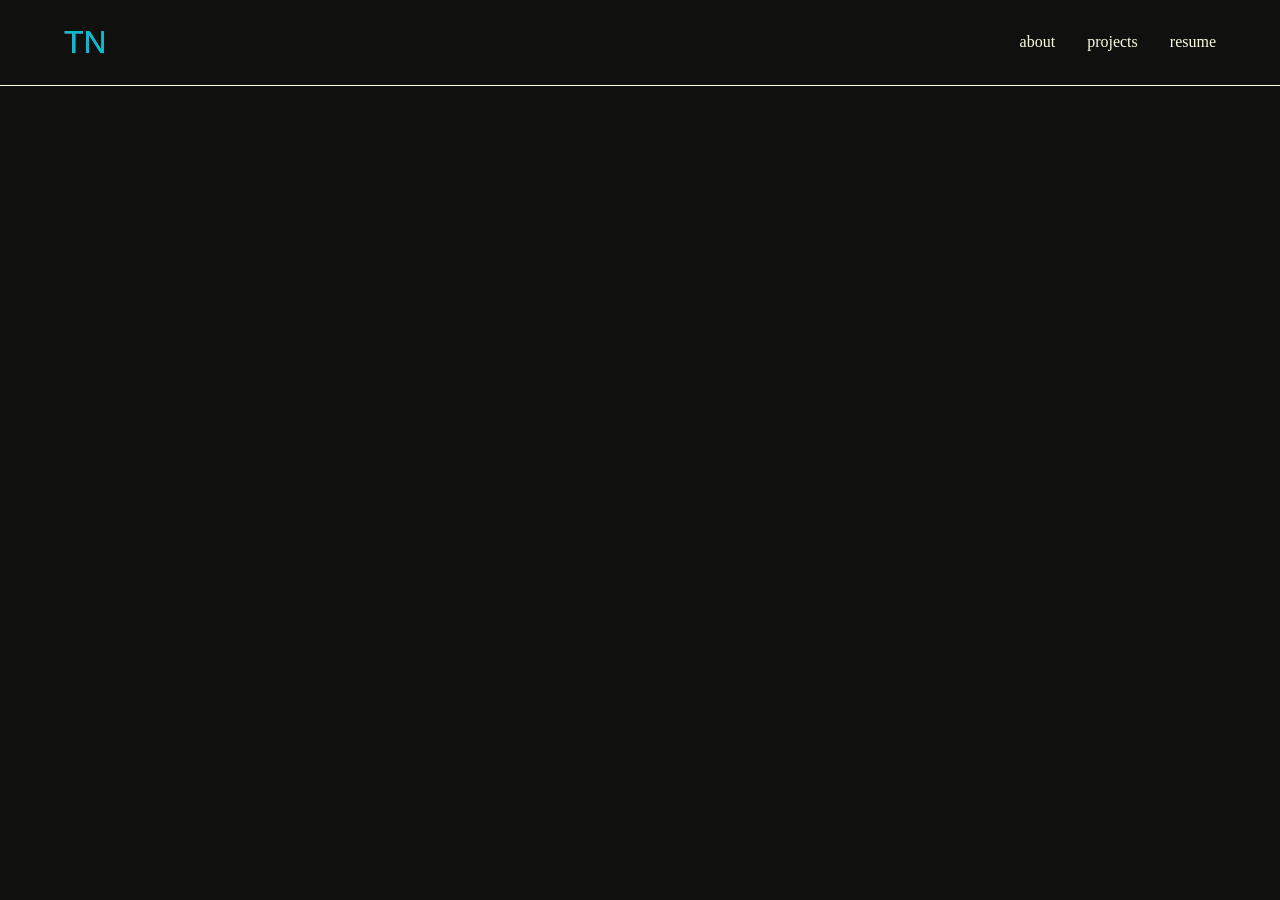
==== about.html @ eeae0381 "Ãabout page created and projects page createdÃ" ====
<!doctype html>
<html lang="en">
  <head>
    <meta charset="UTF-8" />
    <meta name="viewport" content="width=device-width, initial-scale=1.0" />
    <link rel="stylesheet" href="style.css" />
    <title>tnkoghe - About</title>
  </head>
  <body>
    <header class="menu-nav">
      <a href="index.html" id="logo">TN</a>
      <div class="menu-tabs">
        <a href="about.html" id="about">about</a>
        <a href="projects.html" id="projects">projects</a>
        <div id="resume">resume</div>
      </div>
    </header>
  </body>
</html>
---- style.css ----
/* Global CSS Attributes */
* {
  padding: 0;
  margin: 0;
  box-sizing: border-box;
}

@font-face {
  font-family: "Array";
  src: url("/fonts/ARRAY-REGULAR.OTF") format("otf");
}

@font-face {
  font-family: "Satoshi";
  src: url("/fonts/SATOSHI-LIGHT.OTF") format("otf");
}

@font-face {
  font-family: "IBMPlexMono";
  src: url("/fonts/IBMPLEXMONO-EXTRALIGHT.TTF") format("truetype");
}

@font-face {
  font-family: "InstrumentSerif-Regular";
  src: url("/fonts/InstrumentSerif-Regular.ttf") format("truetype");
}

@font-face {
  font-family: "InstrumentSerif-Italic";
  src: url("/fonts/InstrumentSerif-Italic.ttf") format("truetype");
}

:root {
  --font-title: "Array", sans-serif;
  --font-header: "InstrumentSerif-Regular", serif;
  --font-body: "Satoshi", sans-serif;
  --font-nav: "Satoshi";

  --text-color: #ffffe3;
  --bg-color: #10100e;
  --accent-color: #00becf;
  --accent-color2: #fc9feb;
}

body {
  background-color: var(--bg-color);
}

h1 {
  font-size: clamp(2rem, 0.7179rem + 5.4701vw, 4rem);
  font-family: var(--font-header);
  color: var(--text-color);
}

h2 {
  font-size: clamp(1.625rem, 1.0638rem + 2.3932vw, 2.5rem);
  font-family: var(--font-header);
  color: var(--text-color);
}

h3 {
  font-size: clamp(1.375rem, 1.0545rem + 1.3675vw, 1.875rem);
  font-family: var(--font-header);
  color: var(--text-color);
  font-weight: 200;
}

p {
  font-size: clamp(1rem, 0.9199rem + 0.3419vw, 1.125rem);
  font-family: var(--font-body);
  color: var(--text-color);
}

img {
  max-width: 100%;
  height: auto;
  display: block;
  object-fit: cover;
}

picture {
  max-width: 100%;
  height: auto;
  display: block;
  object-fit: cover;
}

a:link {
  text-decoration: none;
  color: var(--text-color);
}

a:visited {
  color: var(--text-color);
}
/* Menu Navigation styles */
.menu-nav {
  display: flex;
  font-family: var(--font-nav);
  color: var(--text-color);
  font-weight: 100;
  border-bottom: solid 1px var(--text-color);
  padding: 24px 64px 24px 64px;
  align-items: center;
}

.menu-tabs {
  display: flex;
  justify-content: flex-end;
  flex: 1;
  gap: 32px;
  border-bottom: solid 1px transparent;
}

#about:hover,
#projects:hover,
#resume:hover {
  color: var(--accent-color);
  transition: ease-in-out 0.3s;
  cursor: pointer;
  border-bottom: solid 1px var(--accent-color);
}

#logo {
  font-family: var(--font-title);
  color: var(
    --accent-color
  ); /* Initial color, visible when background-image is not revealed */
  font-size: 32px;

  /* Added styles for color animation */
  transition:
    color 0.4s ease-in-out,
    background-position 0.4s ease-in-out;
  background-image: radial-gradient(
    circle,
    rgba(0, 190, 207, 1) 0%,
    rgba(252, 159, 235, 1) 70%
  );
  background-size: 200% auto;
  background-clip: text;
  -webkit-background-clip: text;
  display: inline-block; /* Ensure it behaves like website-title for background-clip */
}

#logo:hover {
  color: transparent; /* Reveals background-image on hover */
  cursor: pointer;
}

/* Title and Qualifications */

.qualifications {
  font-family: var(--font-header);
  color: var(--text-color);
  font-size: 2.625rem;
  margin-left: 64px;
}

.dots {
  color: var(--accent-color);
}

.custom-super {
  vertical-align: super;
  font-size: 0.4em;
  line-height: 0;
  font-weight: 600;
  color: var(--accent-color);
  font-weight: 200;
}

#website-title {
  font-family: var(--font-title);
  transform: translateX(0px);
  animation: floating 2s ease-in-out infinite;
  transition:
    color 0.4s ease-in-out,
    background-position 0.4s ease-in-out;
  background-image: radial-gradient(
    circle,
    rgba(0, 190, 207, 1) 0%,
    rgba(252, 159, 235, 1) 70%
  );
  background-size: 200% auto;
  background-clip: text;
  -webkit-background-clip: text;
  display: inline-block;
  font-weight: 200;
  font-size: 8rem;
  margin-left: 64px;
}

#website-title:hover {
  color: transparent;
  cursor: pointer;
  animation: floating 2s ease-in-out infinite;
}

@keyframes floating {
  0% {
    transform: translateY(0);
  }
  50% {
    transform: translateY(-2px);
  }
  100% {
    transform: translateY(0px);
  }
}

/* Hero Image and Text Below it and Logo Links */

.hero-section img {
  height: 60vh;
  width: 100%;
  margin-top: 32px;
}

.description-hero {
  font-family: var(--font-body);
  color: var(--text-color);
  display: flex;
  justify-content: space-between;
  padding: 0 64px 32px 64px;
  margin-top: 32px;
  border-bottom: solid 1px var(--text-color);
}

.desc-text {
  width: 40vw;
  font-size: 1.2rem;
}

.desc-icons {
  display: flex;
  justify-content: flex-end;
  align-items: center;
  gap: 32px;
}

.desc-icons img {
  height: 32px;
  width: 32px;
}

.desc-icons img:hover {
  cursor: pointer;
}

.desc-icons a {
  display: inline-block;
  line-height: 0;
}

/* Project Cards under Hero */

.project-grid {
  display: flex;
  flex-direction: column;
  min-height: 720px;
}

.project-card-1,
.project-card-2 {
  display: flex;
  align-items: center; /* Vertically center image and description */
  gap: 32px; /* Space between image and description */
  border-bottom: solid 1px var(--text-color); /* Added border at the bottom */
}

/* Specific rule for the last project card to remove its bottom margin */
.project-grid .project-card-2 {
  margin-bottom: 0;
}

.project-card-1 {
  flex-direction: row; /* Image on left, description on right */
}

.project-card-2 {
  flex-direction: row-reverse; /* Description on left, image on right */
}

.project-card-1 img,
.project-card-2 img {
  width: 50%; /* Image takes 50% of the card width */
  flex-shrink: 0; /* Prevent image from shrinking */
}

.project-card-1-desc,
.project-card-2-desc {
  flex: 1;
  padding: 0px 64px; /* Allow description to grow and shrink */
}

.project-card-1-desc span,
.project-card-2-desc span {
  display: block; /* Changed from flex, as h3 will handle alignment */
  color: var(--accent-color);
  margin-bottom: 8px; /* Added some spacing below the span */
}

.project-card-1-desc h3,
.project-card-2-desc h3 {
  display: flex;
  justify-content: space-between; /* Puts span on left, text on right within h3 */
  text-align: left; /* Align text within h3 to the left */
  margin-bottom: 8px; /* Added some spacing below the h3 */
}

.project-card-1-desc p {
  text-align: right;
}
.project-card-2-desc p {
  text-align: left; /* Align paragraph text to the left */
}
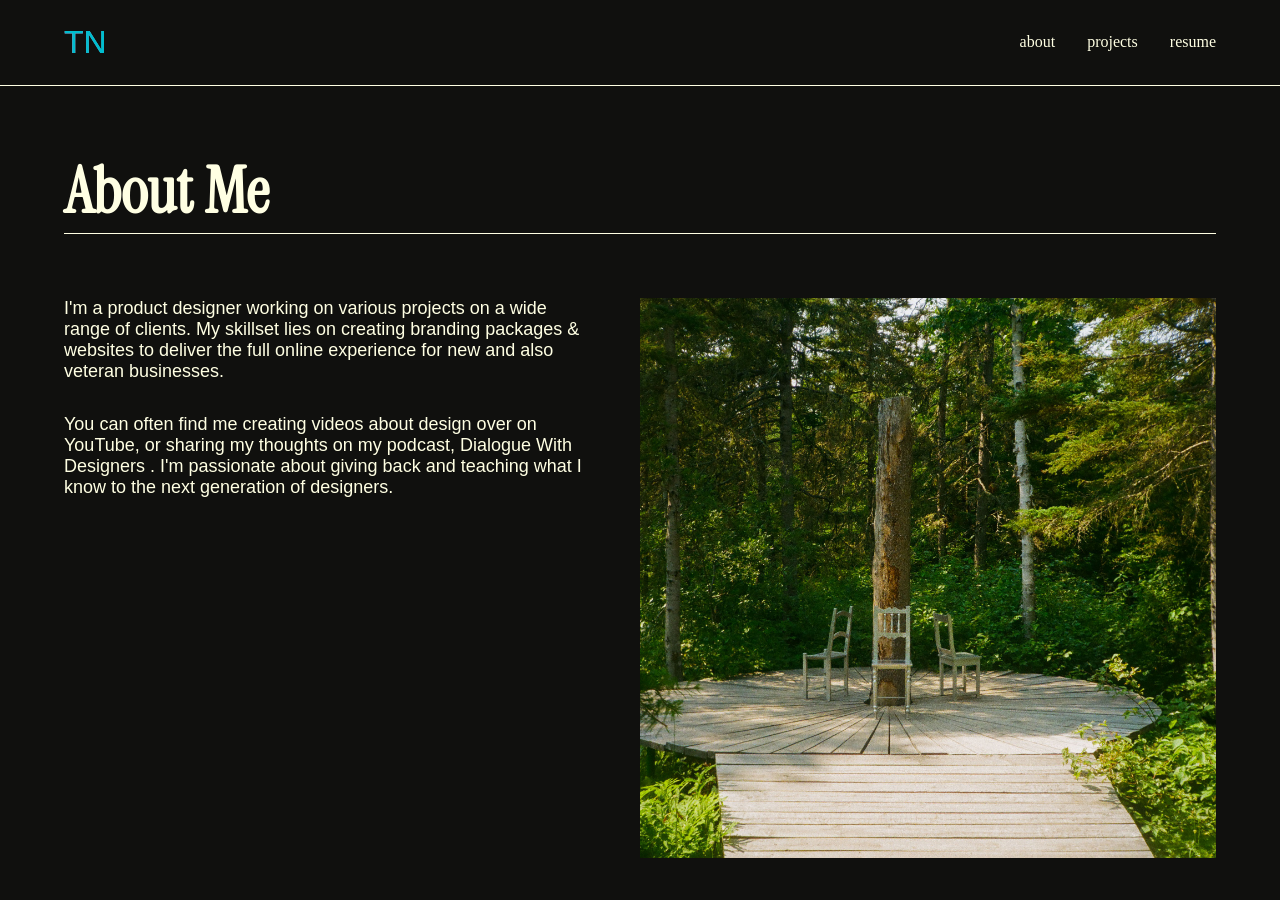
==== commit 0153062e: "finished about page - need to add relevant desc" ====
--- a/about.html
+++ b/about.html
@@ -15,5 +15,29 @@
         <div id="resume">resume</div>
       </div>
     </header>
+    <div class="about-grid">
+      <h1 id="about-title">About Me</h1>
+      <div class="about-flex-container">
+        <div class="about-info">
+          <p class="about-desc">
+            I'm a product designer working on various projects on a wide range
+            of clients. My skillset lies on creating branding packages &
+            websites to deliver the full online experience for new and also
+            veteran businesses.
+          </p>
+          <p class="about-desc">
+            You can often find me creating videos about design over on YouTube,
+            or sharing my thoughts on my podcast, Dialogue With Designers . I'm
+            passionate about giving back and teaching what I know to the next
+            generation of designers.
+          </p>
+        </div>
+        <img
+          class="about-img"
+          src="/img/chairs - metis_1.jpg"
+          alt="3 chairs at Metis"
+        />
+      </div>
+    </div>
   </body>
 </html>
--- a/style.css
+++ b/style.css
@@ -315,3 +315,38 @@
 .project-card-2-desc p {
   text-align: left; /* Align paragraph text to the left */
 }
+
+/* About Me Page */
+
+.about-grid {
+  margin: 64px 64px 32px 64px;
+}
+
+#about-title {
+  border-bottom: 1px solid var(--text-color);
+  margin-bottom: 64px;
+}
+
+.about-flex-container {
+  display: flex;
+  gap: 32px;
+  margin-top: 64px;
+  justify-content: space-between; /* Added some top margin for spacing from the title */
+}
+
+.about-info {
+  flex: 1;
+  max-width: 530px; /* Allow the text container to take available space */
+}
+
+.about-desc {
+  margin-bottom: 32px;
+}
+
+.about-img {
+  flex: 1;
+  max-width: 50%;
+  height: 560px; /* Allow the image to take available space */
+  /* display: flex;
+  flex-direction: row; */ /* These are no longer needed here */
+}
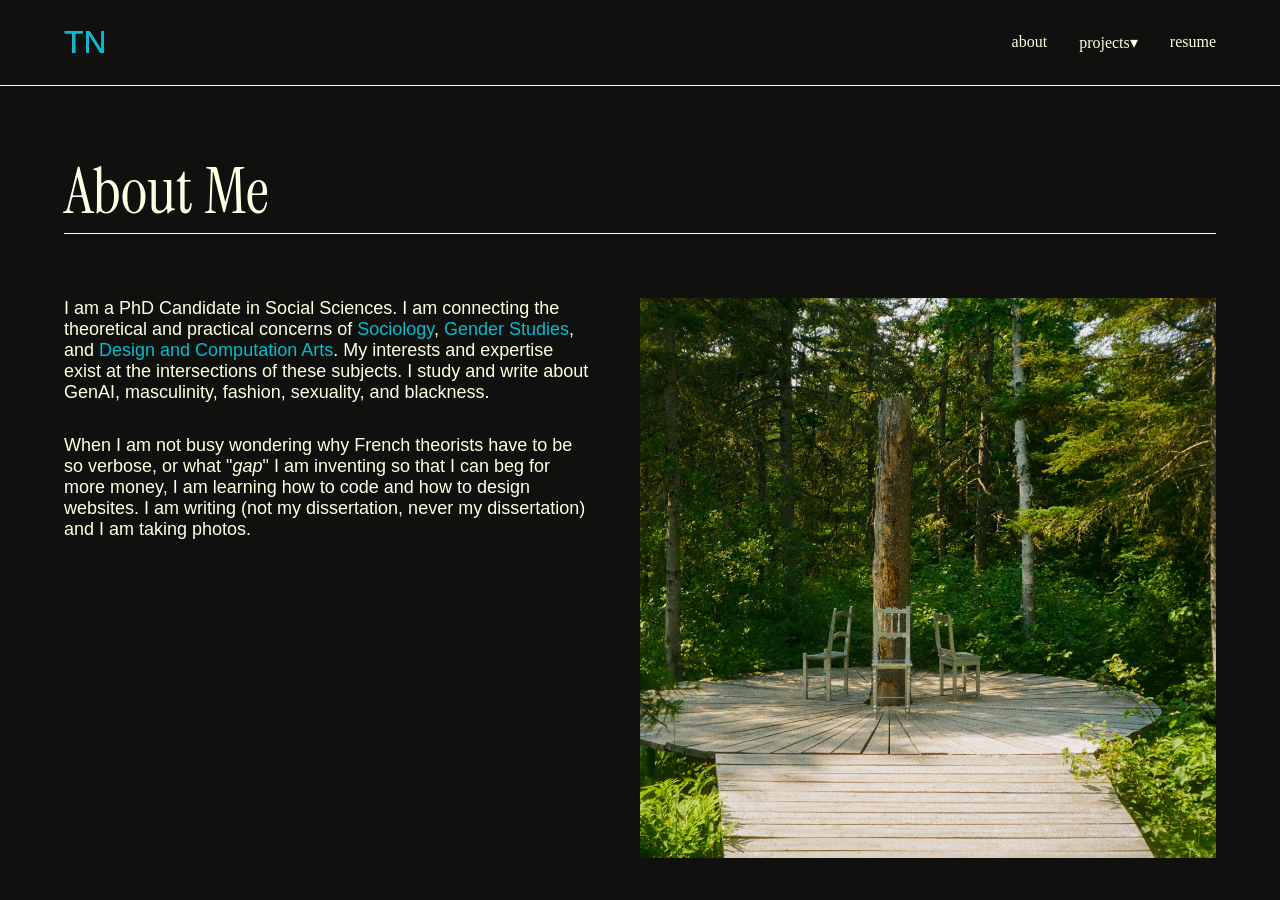
==== commit 510b56a2: "added resume link and hover states" ====
--- a/about.html
+++ b/about.html
@@ -11,8 +11,19 @@
       <a href="index.html" id="logo">TN</a>
       <div class="menu-tabs">
         <a href="about.html" id="about">about</a>
-        <a href="projects.html" id="projects">projects</a>
-        <div id="resume">resume</div>
+        <div class="dropdown">
+          <a href="projects.html" id="projects">projects&#x25BE;</a>
+          <div class="dropdown-content">
+            <a href="lorsque.html">lorsque</a>
+            <a href="bogota.html">bogota</a>
+            <a href="dsr.html">dsr</a>
+          </div>
+        </div>
+        <div id="resume">
+          <a class="pdf" href="Tristan Nkoghe CV 2026 x.pdf" target="_blank">
+            resume</a
+          >
+        </div>
       </div>
     </header>
     <div class="about-grid">
@@ -20,16 +31,19 @@
       <div class="about-flex-container">
         <div class="about-info">
           <p class="about-desc">
-            I'm a product designer working on various projects on a wide range
-            of clients. My skillset lies on creating branding packages &
-            websites to deliver the full online experience for new and also
-            veteran businesses.
+            I am a PhD Candidate in Social Sciences. I am connecting the
+            theoretical and practical concerns of <span>Sociology</span>,
+            <span>Gender Studies</span>, and
+            <span>Design and Computation Arts</span>. My interests and expertise
+            exist at the intersections of these subjects. I study and write
+            about GenAI, masculinity, fashion, sexuality, and blackness.
           </p>
           <p class="about-desc">
-            You can often find me creating videos about design over on YouTube,
-            or sharing my thoughts on my podcast, Dialogue With Designers . I'm
-            passionate about giving back and teaching what I know to the next
-            generation of designers.
+            When I am not busy wondering why French theorists have to be so
+            verbose, or what "<i>gap</i>" I am inventing so that I can beg for
+            more money, I am learning how to code and how to design websites. I
+            am writing (not my dissertation, never my dissertation) and I am
+            taking photos.
           </p>
         </div>
         <img
--- a/style.css
+++ b/style.css
@@ -44,12 +44,15 @@
 
 body {
   background-color: var(--bg-color);
+  max-width: 1440px;
+  margin-inline: auto;
 }
 
 h1 {
   font-size: clamp(2rem, 0.7179rem + 5.4701vw, 4rem);
   font-family: var(--font-header);
   color: var(--text-color);
+  font-weight: 200;
 }
 
 h2 {
@@ -110,6 +113,13 @@
   flex: 1;
   gap: 32px;
   border-bottom: solid 1px transparent;
+}
+
+#resume:hover a {
+  color: var(--accent-color);
+  transition: ease-in-out 0.3s;
+  cursor: pointer;
+  border-bottom: solid 1px var(--accent-color);
 }
 
 #about:hover,
@@ -141,6 +151,41 @@
   background-clip: text;
   -webkit-background-clip: text;
   display: inline-block; /* Ensure it behaves like website-title for background-clip */
+}
+
+/* Dropdown Menu Styles */
+.dropdown {
+  position: relative;
+  display: inline-block;
+}
+
+.dropdown-content {
+  display: none;
+  position: absolute;
+  background-color: var(--bg-color);
+  min-width: 160px;
+  box-shadow: 0px 8px 16px 0px rgba(0, 0, 0, 0.2);
+  z-index: 1;
+  opacity: 0;
+  transition: opacity 0.3s ease-in-out;
+}
+
+.dropdown-content a {
+  color: var(--text-color);
+  padding: 12px 12px;
+  text-decoration: none;
+  display: block;
+}
+
+.dropdown-content a:hover {
+  color: var(--accent-color);
+  border-bottom: solid 1px var(--accent-color);
+  transition: ease-in-out 0.3s;
+}
+
+.dropdown:hover .dropdown-content {
+  display: block;
+  opacity: 1;
 }
 
 #logo:hover {
@@ -197,6 +242,29 @@
   animation: floating 2s ease-in-out infinite;
 }
 
+.animated-title {
+  color: var(--text-color);
+  transform: translateX(0px);
+  animation: floating 2s ease-in-out infinite;
+  transition:
+    color 0.4s ease-in-out,
+    background-position 0.4s ease-in-out;
+  background-image: radial-gradient(
+    circle,
+    rgba(0, 190, 207, 1) 0%,
+    rgba(252, 159, 235, 1) 70%
+  );
+  background-size: 200% auto;
+  background-clip: text;
+  -webkit-background-clip: text;
+  display: inline-block;
+}
+
+.animated-title:hover {
+  color: transparent;
+  cursor: pointer;
+}
+
 @keyframes floating {
   0% {
     transform: translateY(0);
@@ -230,6 +298,11 @@
 .desc-text {
   width: 40vw;
   font-size: 1.2rem;
+  font-weight: 100;
+}
+
+.desc-text span {
+  color: var(--accent-color);
 }
 
 .desc-icons {
@@ -311,9 +384,11 @@
 
 .project-card-1-desc p {
   text-align: right;
+  font-weight: 100;
 }
 .project-card-2-desc p {
-  text-align: left; /* Align paragraph text to the left */
+  text-align: left;
+  font-weight: 100; /* Align paragraph text to the left */
 }
 
 /* About Me Page */
@@ -341,6 +416,11 @@
 
 .about-desc {
   margin-bottom: 32px;
+  font-weight: 100;
+}
+
+.about-desc span {
+  color: var(--accent-color);
 }
 
 .about-img {
@@ -350,3 +430,203 @@
   /* display: flex;
   flex-direction: row; */ /* These are no longer needed here */
 }
+
+/* Lorsque le temps est za project page */
+
+.picture-lorsque {
+  margin: 64px;
+  overflow: hidden;
+}
+
+.lorsque-title {
+  font-weight: 200;
+  margin: 0 auto;
+  text-align: center;
+}
+
+.lorsque-desc-container {
+  display: flex;
+  gap: 40px;
+  margin: 64px 32px;
+  align-items: center;
+}
+
+.bw-gars {
+  width: 33%;
+  object-fit: contain;
+}
+
+.lorsque-text {
+  flex: 2;
+  column-count: 2;
+  column-gap: 40px;
+  font-weight: 50;
+  text-align: justify;
+  hyphens: auto;
+}
+
+#fatu {
+  margin: 64px;
+  overflow: hidden;
+}
+
+.lorsque-extrait {
+  display: flex;
+  margin-bottom: 64px;
+}
+
+.lorsque-page {
+  min-width: 35vw;
+  margin-left: 64px;
+  margin-bottom: 64px;
+  display: flex;
+  flex-direction: column;
+}
+
+.lorsque-page p {
+  font-family: var(--font-header);
+  margin-top: auto;
+}
+
+.lorsque-paragraph1 {
+  margin-right: 64px;
+  margin-bottom: 64px;
+}
+
+.lorsque-paragraph1 p {
+  font-weight: 100;
+}
+
+.lorsque-paragraph2 {
+  margin-left: 64px;
+  margin-bottom: 64px;
+  flex: 1;
+}
+
+.lorsque-extrait2 {
+  max-width: 1440px;
+  margin: 64px auto;
+  display: flex;
+  gap: 40px;
+}
+
+.lorsque-extrait2 p {
+  font-weight: 100;
+}
+
+.lorsque-extrait2 picture {
+  max-width: 30vw;
+}
+
+.lorsque-img-wrapper {
+  display: flex;
+  flex-direction: column;
+  max-width: 30vw;
+  gap: 20px;
+}
+
+.lorsque-img-wrapper img {
+  width: 100%;
+  height: auto;
+  display: block;
+}
+
+.lorsque-page2 {
+  margin-left: 64px;
+}
+
+.lorsque-page2 p {
+  font-family: var(--font-header);
+  font-weight: 100;
+}
+
+#woods {
+  margin: 64px;
+  overflow: hidden;
+}
+
+/* Bogota Project Page */
+
+.picture-bogota {
+  margin: 64px;
+  overflow: hidden;
+}
+
+.bogota-title {
+  font-weight: 200;
+  margin: 64px auto;
+  text-align: center;
+}
+
+.bogota-text {
+  max-width: 60%;
+  margin: 0 auto;
+  flex: 2;
+  column-count: 2;
+  column-gap: 40px;
+  font-weight: 50;
+  text-align: justify;
+  hyphens: auto;
+}
+
+.bogota-img-wrapper {
+  display: flex;
+  gap: 20px;
+  align-items: center;
+  margin: 64px;
+  overflow: hidden;
+}
+
+.bogota-img-wrapper img {
+  max-width: 660px;
+  height: auto;
+}
+
+/* DSR Project */
+
+.picture-dsr {
+  margin: 64px;
+  overflow: hidden;
+}
+
+.dsr-bogota {
+  margin: 64px;
+  overflow: hidden;
+}
+
+.dsr-title {
+  font-weight: 200;
+  margin: 64px auto;
+  text-align: center;
+}
+
+.dsr-text {
+  max-width: 60%;
+  margin: 0 auto;
+  flex: 2;
+  column-count: 2;
+  column-gap: 40px;
+  font-weight: 50;
+  text-align: justify;
+  hyphens: auto;
+}
+
+.dsr-img-wrapper {
+  display: flex;
+  gap: 20px;
+  justify-content: center;
+  margin: 64px;
+  overflow: hidden;
+}
+
+.dsr-img-wrapper img {
+  max-width: 660px;
+  max-height: 800px;
+}
+
+#dsr-setup {
+  display: flex;
+  margin: 0 auto;
+  max-width: 700px;
+  height: auto;
+}
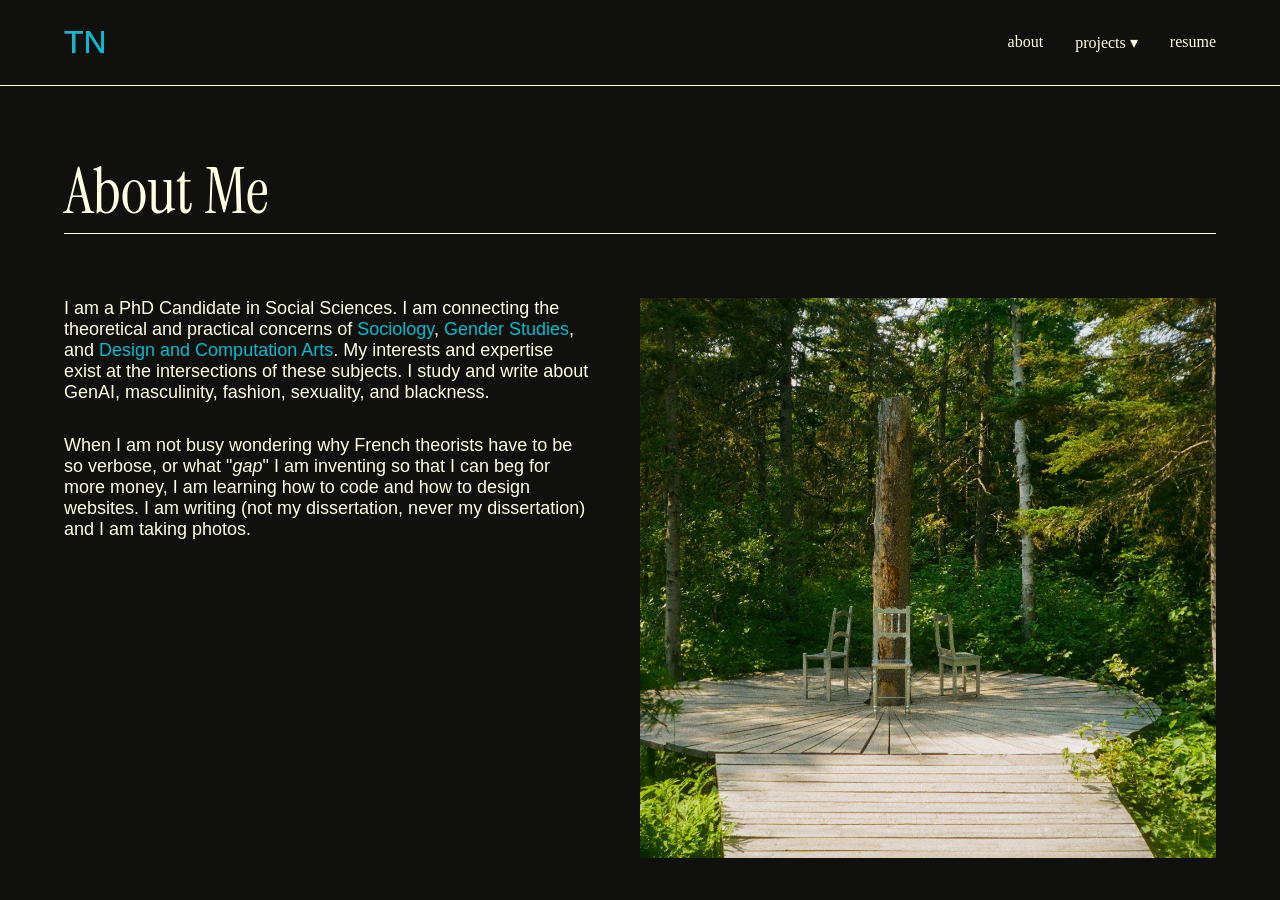
==== commit aeb5bf81: "spacing for projects arrow" ====
--- a/about.html
+++ b/about.html
@@ -12,7 +12,7 @@
       <div class="menu-tabs">
         <a href="about.html" id="about">about</a>
         <div class="dropdown">
-          <a href="projects.html" id="projects">projects&#x25BE;</a>
+          <a href="projects.html" id="projects">projects &#x25BE;</a>
           <div class="dropdown-content">
             <a href="lorsque.html">lorsque</a>
             <a href="bogota.html">bogota</a>
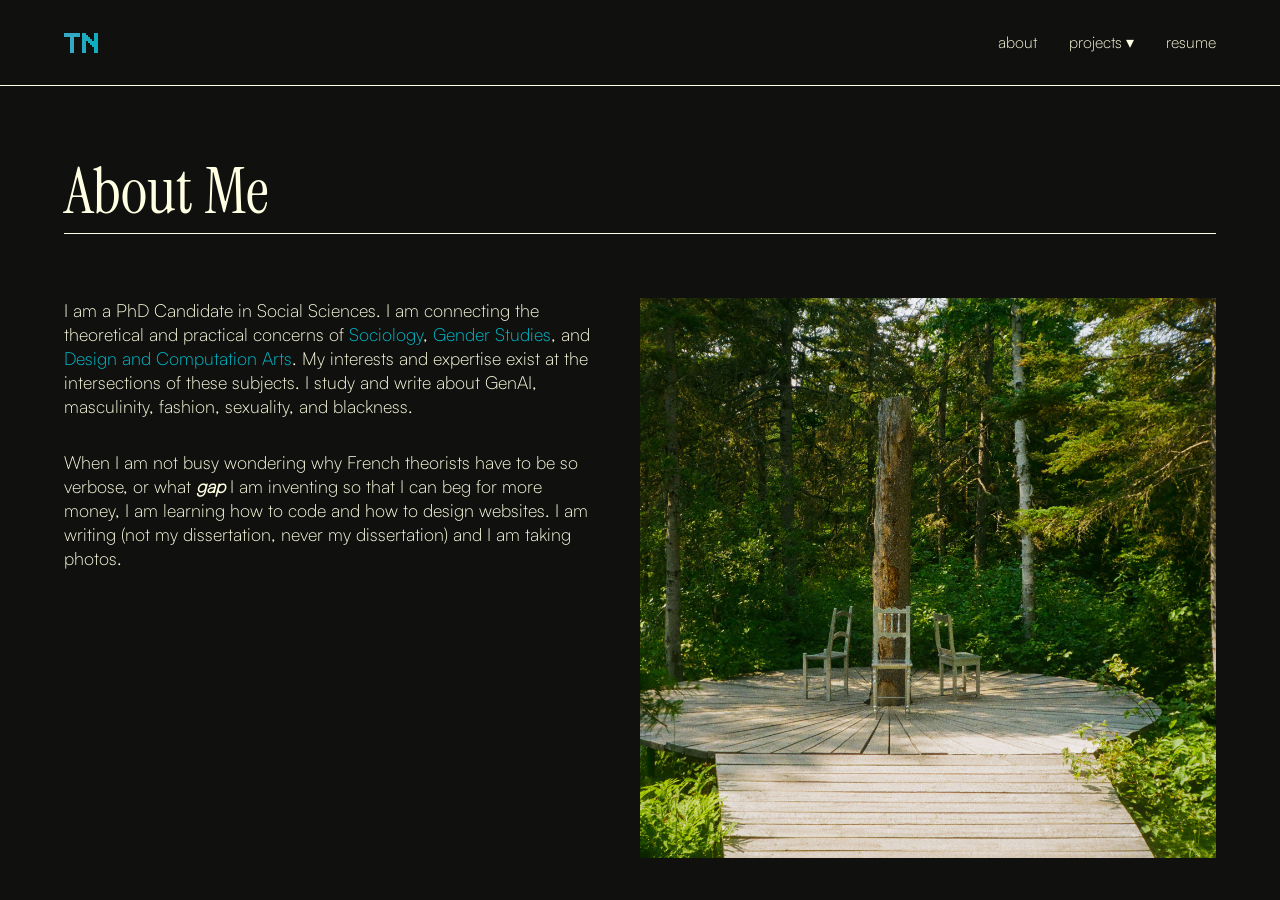
==== commit b798b2ba: "changed spacing on about page" ====
--- a/about.html
+++ b/about.html
@@ -25,6 +25,23 @@
           >
         </div>
       </div>
+      <button class="hamburger">
+        <span class="bar"></span>
+        <span class="bar"></span>
+        <span class="bar"></span>
+      </button>
+      <div class="mobile-nav">
+        <a href="about.html">about</a>
+        <div class="mobile-dropdown">
+          <a href="projects.html">projects &#x25BE;</a>
+          <div class="mobile-dropdown-content">
+            <a href="lorsque.html">lorsque</a>
+            <a href="bogota.html">bogota</a>
+            <a href="dsr.html">dsr</a>
+          </div>
+        </div>
+        <a href="Tristan Nkoghe CV 2026 x.pdf" target="_blank">resume</a>
+      </div>
     </header>
     <div class="about-grid">
       <h1 id="about-title">About Me</h1>
@@ -40,18 +57,19 @@
           </p>
           <p class="about-desc">
             When I am not busy wondering why French theorists have to be so
-            verbose, or what "<i>gap</i>" I am inventing so that I can beg for
-            more money, I am learning how to code and how to design websites. I
-            am writing (not my dissertation, never my dissertation) and I am
-            taking photos.
+            verbose, or what <strong><i>gap</i></strong> I am inventing so that
+            I can beg for more money, I am learning how to code and how to
+            design websites. I am writing (not my dissertation, never my
+            dissertation) and I am taking photos.
           </p>
         </div>
         <img
           class="about-img"
-          src="/img/chairs - metis_1.jpg"
+          src="img/chairs - metis_1.jpg"
           alt="3 chairs at Metis"
         />
       </div>
     </div>
+    <script src="script.js" defer></script>
   </body>
 </html>
--- a/style.css
+++ b/style.css
@@ -7,27 +7,27 @@
 
 @font-face {
   font-family: "Array";
-  src: url("/fonts/ARRAY-REGULAR.OTF") format("otf");
+  src: url("fonts/ARRAY-REGULAR.OTF") format("opentype");
 }
 
 @font-face {
   font-family: "Satoshi";
-  src: url("/fonts/SATOSHI-LIGHT.OTF") format("otf");
+  src: url("fonts/SATOSHI-LIGHT.OTF") format("opentype");
 }
 
 @font-face {
   font-family: "IBMPlexMono";
-  src: url("/fonts/IBMPLEXMONO-EXTRALIGHT.TTF") format("truetype");
+  src: url("fonts/IBMPLEXMONO-EXTRALIGHT.TTF") format("truetype");
 }
 
 @font-face {
   font-family: "InstrumentSerif-Regular";
-  src: url("/fonts/InstrumentSerif-Regular.ttf") format("truetype");
+  src: url("fonts/InstrumentSerif-Regular.ttf") format("truetype");
 }
 
 @font-face {
   font-family: "InstrumentSerif-Italic";
-  src: url("/fonts/InstrumentSerif-Italic.ttf") format("truetype");
+  src: url("fonts/InstrumentSerif-Italic.ttf") format("truetype");
 }
 
 :root {
@@ -270,7 +270,7 @@
     transform: translateY(0);
   }
   50% {
-    transform: translateY(-2px);
+    transform: translateY(-4px);
   }
   100% {
     transform: translateY(0px);
@@ -630,3 +630,252 @@
   max-width: 700px;
   height: auto;
 }
+
+/* Responsive CSS for mobile devices */
+@media (max-width: 600px) {
+  .menu-nav {
+    padding: 24px;
+  }
+
+  .qualifications {
+    margin-left: 24px;
+    font-size: 1.5rem;
+  }
+
+  #website-title {
+    margin-left: 24px;
+    font-size: 4rem;
+  }
+
+  .description-hero {
+    flex-direction: column;
+    padding: 0 24px 24px 24px;
+    gap: 24px;
+  }
+
+  .desc-text {
+    width: 100%;
+  }
+
+  .desc-icons {
+    justify-content: center; /* Center the icons */
+  }
+
+  .project-card-1,
+  .project-card-2 {
+    flex-direction: column;
+    gap: 24px;
+  }
+
+  .project-card-1 img,
+  .project-card-2 img {
+    width: 100%;
+  }
+
+  .project-card-1-desc,
+  .project-card-2-desc {
+    padding: 24px;
+  }
+
+  .project-card-1-desc p,
+  .project-card-2-desc p {
+    text-align: left;
+  }
+
+  .about-grid {
+    margin: 32px 24px;
+  }
+
+  #about-title {
+    margin-bottom: 32px;
+  }
+
+  .about-flex-container {
+    flex-direction: column;
+    margin-top: 32px;
+  }
+
+  .about-img {
+    max-width: 100%;
+    height: auto;
+  }
+
+  .picture-lorsque,
+  .picture-bogota,
+  .picture-dsr,
+  #fatu,
+  #woods,
+  .bogota-img-wrapper,
+  .dsr-img-wrapper {
+    margin: 24px;
+  }
+
+  .lorsque-title,
+  .bogota-title,
+  .dsr-title {
+    margin: 0 24px;
+  }
+
+  .lorsque-desc-container {
+    flex-direction: column;
+    margin: 32px 24px;
+  }
+
+  .bw-gars {
+    width: 100%;
+  }
+
+  .lorsque-text,
+  .bogota-text,
+  .dsr-text {
+    column-count: 1;
+    max-width: 100%;
+    padding: 0 24px; /* Add padding for alignment with images */
+  }
+
+  .lorsque-extrait {
+    flex-direction: column;
+  }
+
+  .lorsque-page {
+    min-width: 100%;
+    margin-left: 24px;
+    margin-bottom: 24px;
+    order: 2; /* Move below lorsque-paragraph1 */
+  }
+
+  .lorsque-paragraph1 {
+    margin-right: 24px;
+    margin-left: 24px;
+    margin-bottom: 24px;
+    order: 1; /* Place above lorsque-page */
+  }
+
+  .lorsque-extrait2 {
+    flex-direction: column;
+    margin: 24px;
+    gap: 24px;
+  }
+
+  .lorsque-text-wrapper {
+    width: 100%;
+    order: 2; /* Move below images */
+  }
+
+  .lorsque-paragraph2 {
+    margin-left: 24px; /* Adjust margin */
+    margin-right: 24px; /* Adjust margin */
+    margin-bottom: 24px;
+  }
+
+  .lorsque-page2 {
+    margin-left: 24px; /* Adjust margin */
+  }
+
+  .lorsque-img-wrapper {
+    flex-direction: column; /* Stack images vertically */
+    max-width: 100%;
+    order: 1; /* Place images before text */
+    align-items: center; /* Center images */
+    gap: 20px; /* Keep gap between images */
+  }
+
+  .lorsque-img-wrapper picture {
+    width: 100%; /* Ensure images take full width within the wrapper */
+  }
+
+  .bogota-img-wrapper {
+    flex-direction: column;
+  }
+
+  .dsr-img-wrapper {
+    flex-direction: column;
+  }
+}
+
+.hamburger {
+  display: none;
+  background: none;
+  border: none;
+  cursor: pointer;
+  padding: 0;
+  z-index: 1001;
+}
+
+.bar {
+  display: block;
+  width: 25px;
+  height: 3px;
+  margin: 5px auto;
+  background-color: var(--text-color);
+  transition: all 0.3s ease-in-out;
+}
+
+.mobile-nav {
+  display: none;
+  position: fixed;
+  top: 0;
+  left: 0;
+  width: 100%;
+  height: 100vh;
+  background-color: var(--bg-color);
+  flex-direction: column;
+  justify-content: center;
+  align-items: center;
+  z-index: 1000;
+  transform: translateX(-100%);
+  transition: transform 0.3s ease-in-out;
+}
+
+.mobile-nav.is-active {
+  transform: translateX(0);
+}
+
+.mobile-nav a {
+  color: var(--text-color);
+  font-size: 2rem;
+  margin: 1.5rem 0;
+  transition: color 0.3s;
+}
+
+.mobile-nav a:hover {
+  color: var(--accent-color);
+}
+
+.mobile-dropdown-content {
+  display: none; /* Hide by default on mobile */
+  flex-direction: column; /* Keep flex-direction for when it's displayed */
+  text-align: center;
+}
+
+.mobile-dropdown-content a {
+  font-size: 1.5rem;
+  margin: 1rem 0;
+}
+
+@media (max-width: 600px) {
+  .menu-tabs {
+    display: none;
+  }
+
+  .hamburger {
+    display: block;
+    margin-left: auto; /* Push hamburger to the right */
+  }
+
+  .hamburger.is-active .bar:nth-child(2) {
+    opacity: 0;
+  }
+
+  .hamburger.is-active .bar:nth-child(1) {
+    transform: translateY(8px) rotate(45deg);
+  }
+
+  .hamburger.is-active .bar:nth-child(3) {
+    transform: translateY(-8px) rotate(-45deg);
+  }
+
+  .mobile-nav {
+    display: flex;
+  }
+}
